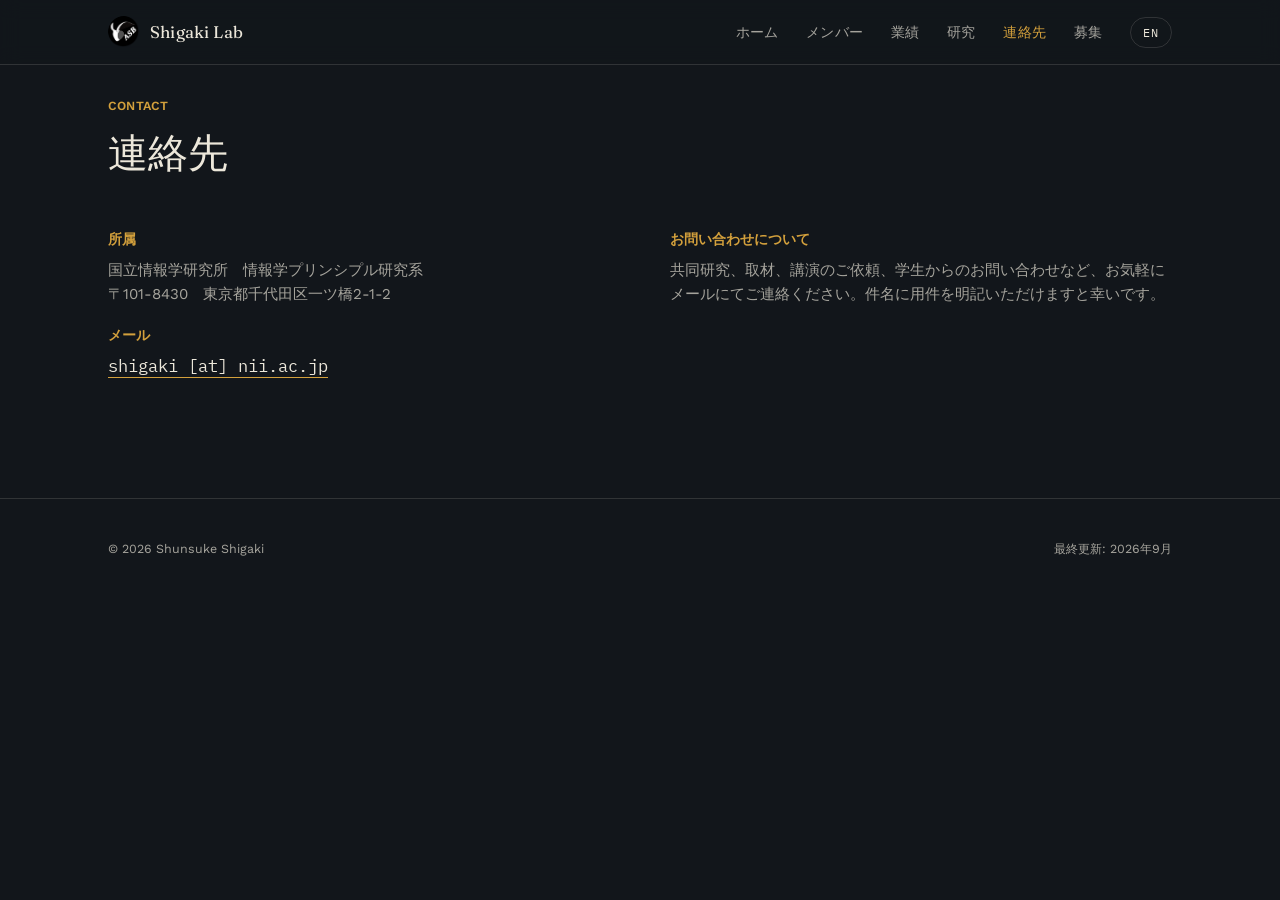
==== contact.html @ 4c3c4972 "Add files via upload" ====
<!DOCTYPE html>
<html lang="ja">
<head>
<meta charset="UTF-8">
<meta name="viewport" content="width=device-width, initial-scale=1.0">
<title>Contact | Shigaki Lab</title>
<meta name="description" content="志垣俊介（国立情報学研究所）への連絡先。">
<link rel="icon" href="data:image/svg+xml,%3Csvg xmlns='http://www.w3.org/2000/svg' viewBox='0 0 100 100'%3E%3Ctext y='.9em' font-size='90'%3E🦋%3C/text%3E%3C/svg%3E">
<link rel="preconnect" href="https://fonts.googleapis.com">
<link rel="preconnect" href="https://fonts.gstatic.com" crossorigin>
<link href="https://fonts.googleapis.com/css2?family=Fraunces:ital,opsz,wght@0,9..144,300;0,9..144,500;0,9..144,600;1,9..144,500&family=Work+Sans:wght@300;400;500;600;700&family=IBM+Plex+Mono:wght@400;500&display=swap" rel="stylesheet">
<link rel="stylesheet" href="assets/style.css">
</head>

<body class="lang-ja">

<header class="site-nav">
  <div class="nav-inner">
    <div class="brand">
      <img src="assets/logo.png" alt="ASB Lab logo" class="brand-logo">
      <a href="index.html" style="text-decoration:none; color:inherit;"><span>Shigaki Lab</span></a>
    </div>
    <nav class="links" id="navLinks">
      <a href="index.html" class="t-ja">ホーム</a><a href="index.html" class="t-en" hidden>Home</a>
      <a href="members.html" class="t-ja">メンバー</a><a href="members.html" class="t-en" hidden>Members</a>
      <a href="publications.html" class="t-ja">業績</a><a href="publications.html" class="t-en" hidden>Publication</a>
      <a href="research.html" class="t-ja">研究</a><a href="research.html" class="t-en" hidden>Research</a>
      <a href="contact.html" class="t-ja nav-active">連絡先</a><a href="contact.html" class="t-en nav-active" hidden>Contact</a>
      <a href="recruit.html" class="t-ja">募集</a><a href="recruit.html" class="t-en" hidden>Recruit</a>
      <button id="langToggle">EN</button>
    </nav>
    <button id="navToggle" aria-label="menu">☰</button>
  </div>
</header>

<!-- ============ CONTACT ============ -->
<section id="contact">
  <div class="wrap">
    <div class="section-head">
      <div class="eyebrow t-ja">CONTACT</div><div class="eyebrow t-en" hidden>CONTACT</div>
      <h2 class="t-ja">連絡先</h2><h2 class="t-en" hidden>Contact</h2>
    </div>
    <div class="split">
      <div class="contact-block">
        <h4 class="t-ja">所属</h4><h4 class="t-en" hidden>Affiliation</h4>
        <p>
          <span class="t-ja">国立情報学研究所　情報学プリンシプル研究系<br>〒101-8430　東京都千代田区一ツ橋2-1-2</span>
          <span class="t-en" hidden>Principles of Informatics Research Division<br>National Institute of Informatics<br>2-1-2 Hitotsubashi, Chiyoda-ku, Tokyo 101-8430, Japan</span>
        </p>
        <h4 class="t-ja">メール</h4><h4 class="t-en" hidden>Email</h4>
        <p><a class="email" href="mailto:shigaki@nii.ac.jp">shigaki [at] nii.ac.jp</a></p>
      </div>
      <div class="contact-block">
        <h4 class="t-ja">お問い合わせについて</h4><h4 class="t-en" hidden>Getting in Touch</h4>
        <p class="t-ja">共同研究、取材、講演のご依頼、学生からのお問い合わせなど、お気軽にメールにてご連絡ください。件名に用件を明記いただけますと幸いです。</p>
        <p class="t-en" hidden>Feel free to reach out by email regarding potential collaborations, media inquiries, invited talks, or questions from prospective students. Please indicate the topic in the subject line.</p>
      </div>
    </div>
  </div>
</section>

<footer>
  <div class="wrap">
    <span>&copy; <span id="year"></span> Shunsuke Shigaki</span>
    <span class="t-ja">最終更新: 2026年9月</span><span class="t-en" hidden>Last updated: September 2026</span>
  </div>
</footer>

<script src="assets/site.js"></script>
</body>
</html>
---- assets/style.css ----
:root{
    --ink:#12161b;
    --ink-panel:#1a2129;
    --ink-line: rgba(237,231,218,0.14);
    --paper:#f2ede0;
    --paper-panel:#e8e1cf;
    --paper-line: rgba(28,27,23,0.14);
    --text-light:#ece7da;
    --text-light-dim: rgba(236,231,218,0.68);
    --text-dark:#1c1b17;
    --text-dark-dim: rgba(28,27,23,0.65);
    --amber:#d3a03c;
    --amber-deep:#a97a24;
    --teal:#4f9187;
    --teal-deep:#396c64;
    --serif: "Fraunces", serif;
    --sans: "Work Sans", sans-serif;
    --mono: "IBM Plex Mono", monospace;
    --maxw: 1120px;
  }
  *{box-sizing:border-box;}
  html{scroll-behavior:smooth;}
  body{
    margin:0;
    font-family:var(--sans);
    background:var(--ink);
    color:var(--text-light);
    line-height:1.6;
  }
  [hidden]{display:none !important;}
  img{max-width:100%; display:block;}
  a{color:inherit;}
  .wrap{max-width:var(--maxw); margin:0 auto; padding:0 28px;}
  h1,h2,h3,h4{font-family:var(--serif); font-weight:500; margin:0; line-height:1.15;}
  section{padding:96px 0;}
  .eyebrow{
    font-family:var(--sans); font-weight:600; font-size:0.78rem;
    letter-spacing:0.02em; color:var(--amber); margin-bottom:14px;
  }
  .paper .eyebrow{color:var(--teal-deep);}

  /* ---------- NAV ---------- */
  header.site-nav{
    position:fixed; top:0; left:0; right:0; z-index:100;
    backdrop-filter: blur(10px);
    background: rgba(18,22,27,0.82);
    border-bottom:1px solid var(--ink-line);
  }
  .nav-inner{
    max-width:var(--maxw); margin:0 auto; padding:16px 28px;
    display:flex; align-items:center; justify-content:space-between;
  }
  .brand{display:flex; align-items:center; gap:10px; font-family:var(--serif); font-size:1.05rem; letter-spacing:0.01em;}
  .brand svg{width:26px; height:26px; flex-shrink:0;}
  nav.links{display:flex; gap:28px; align-items:center;}
  nav.links a{
    font-size:0.86rem; text-decoration:none; color:var(--text-light-dim);
    letter-spacing:0.01em; transition:color .15s;
  }
  nav.links a:hover{color:var(--amber);}
  #langToggle{
    font-family:var(--mono); font-size:0.72rem; letter-spacing:0.08em;
    background:transparent; border:1px solid var(--ink-line); color:var(--text-light);
    padding:7px 12px; border-radius:999px; cursor:pointer;
  }
  #langToggle:hover{border-color:var(--amber); color:var(--amber);}
  #navToggle{display:none; background:none; border:none; color:var(--text-light); font-size:1.4rem; cursor:pointer;}

  @media (max-width: 780px){
    nav.links{
      position:fixed; top:64px; left:0; right:0; bottom:0;
      flex-direction:column; align-items:flex-start; padding:24px 28px;
      background:var(--ink); transform:translateX(100%); transition:transform .25s ease;
      gap:22px;
    }
    nav.links.open{transform:translateX(0);}
    #navToggle{display:block;}
  }

  /* ---------- HERO ---------- */
  .hero{
    min-height:100vh; display:flex; align-items:center;
    padding-top:110px;
    background:
      radial-gradient(circle at 82% 18%, rgba(211,160,60,0.10), transparent 45%),
      radial-gradient(circle at 15% 85%, rgba(79,145,135,0.12), transparent 40%),
      var(--ink);
  }
  .hero-inner{
    display:grid; grid-template-columns: 1.1fr 0.9fr; gap:48px; align-items:center;
  }
  .hero h1{font-size:clamp(2.4rem, 5vw, 3.6rem); margin-bottom:6px;}
  .hero .en-name{font-family:var(--mono); font-size:0.85rem; color:var(--text-light-dim); letter-spacing:0.04em; margin-bottom:28px;}
  .hero p.tagline{font-size:1.08rem; max-width:46ch; color:var(--text-light-dim); margin-bottom:30px;}
  .affil{font-size:0.92rem; color:var(--amber); margin-bottom:36px; line-height:1.55;}
  .chips{display:flex; flex-wrap:wrap; gap:10px;}
  .chip{
    border:1px solid var(--ink-line); border-radius:999px; padding:7px 16px;
    font-size:0.78rem; color:var(--text-light-dim); font-family:var(--mono);
  }
  .hero-art{position:relative;}
  .hero-art svg{width:100%; height:auto;}
  .flight-path{
    fill:none; stroke:var(--amber); stroke-width:2;
    stroke-linecap:round; stroke-linejoin:round;
    stroke-dasharray: 900; stroke-dashoffset:900;
    animation: draw 2.6s ease-out .4s forwards;
  }
  .plume{
    fill:none; stroke:var(--teal); stroke-width:1.2; opacity:0.55;
    stroke-dasharray: 500; stroke-dashoffset:500;
    animation: draw 2.2s ease-out .2s forwards;
  }
  .source-dot{ fill:var(--amber); opacity:0; animation: fadein .6s ease-out 2.4s forwards; }
  @keyframes draw{ to{ stroke-dashoffset:0; } }
  @keyframes fadein{ to{ opacity:1; } }
  @media (prefers-reduced-motion: reduce){
    .flight-path, .plume{ animation:none; stroke-dashoffset:0; }
    .source-dot{ animation:none; opacity:1; }
  }
  @media (max-width: 900px){
    .hero-inner{grid-template-columns:1fr;}
    .hero-art{order:-1; max-width:340px; margin:0 auto 20px;}
  }

  .news-strip{border-top:1px solid var(--ink-line);}
  .news-strip .wrap{padding:26px 28px;}
  .news-list{list-style:none; margin:0; padding:0; display:flex; flex-direction:column; gap:10px;}
  .news-list li{display:flex; gap:16px; font-size:0.9rem; color:var(--text-light-dim);}
  .news-list time{font-family:var(--mono); color:var(--amber); flex-shrink:0; width:82px;}

  /* ---------- PAPER SECTIONS ---------- */
  .paper{ background:var(--paper); color:var(--text-dark); }
  .paper h2, .paper h3{ color:var(--text-dark); }
  .paper .sub{color:var(--text-dark-dim);}
  .section-head{max-width:640px; margin-bottom:56px;}
  .section-head h2{font-size:clamp(1.8rem,3.4vw,2.5rem);}
  .section-head p{color:var(--text-light-dim); margin-top:14px; font-size:1rem;}
  .paper .section-head p{color:var(--text-dark-dim);}

  /* ---------- MEMBERS ---------- */
  .pi-card{
    display:grid; grid-template-columns: 220px 1fr; gap:40px;
    padding-bottom:44px; border-bottom:1px solid var(--ink-line);
    margin-bottom:44px;
  }
  .pi-card img{border-radius:6px; filter:grayscale(15%);}
  .pi-name{font-size:1.6rem; margin-bottom:2px;}
  .pi-title{font-family:var(--mono); font-size:0.82rem; color:var(--amber); margin-bottom:16px;}
  .pi-bio{color:var(--text-light-dim); max-width:60ch; margin-bottom:18px;}
  .pi-contact a{color:var(--teal); text-decoration:none; font-size:0.9rem;}
  @media (max-width:700px){ .pi-card{grid-template-columns:1fr; text-align:left;} .pi-card img{width:140px;} }

  .cv-grid{display:grid; grid-template-columns:1fr 1fr; gap:40px; margin-bottom:36px;}
  @media (max-width:780px){ .cv-grid{grid-template-columns:1fr;} }
  .cv-block h4{font-size:0.95rem; margin-bottom:14px; color:var(--amber);}
  .cv-list{list-style:none; margin:0; padding:0; display:flex; flex-direction:column; gap:9px;}
  .cv-list li{font-size:0.88rem; color:var(--text-light-dim); display:flex; gap:12px;}
  .cv-list .yr{font-family:var(--mono); font-size:0.76rem; color:var(--text-light-dim); flex-shrink:0; width:88px; padding-top:1px;}

  details{border-top:1px solid var(--ink-line); padding:16px 0;}
  details:last-of-type{border-bottom:1px solid var(--ink-line);}
  summary{
    cursor:pointer; font-family:var(--sans); font-weight:600; font-size:0.92rem;
    display:flex; justify-content:space-between; align-items:center; list-style:none;
  }
  summary::-webkit-details-marker{display:none;}
  summary .count{font-family:var(--mono); font-size:0.74rem; color:var(--text-light-dim); font-weight:400;}
  summary .arrow{transition:transform .2s; font-size:0.8rem; color:var(--amber);}
  details[open] summary .arrow{transform:rotate(90deg);}
  .paper details{border-color:var(--paper-line);}
  .detail-list{list-style:none; margin:16px 0 4px; padding:0; display:flex; flex-direction:column; gap:10px;}
  .detail-list li{font-size:0.86rem; color:var(--text-light-dim); padding-left:20px; position:relative;}
  .detail-list li::before{content:"—"; position:absolute; left:0; color:var(--amber);}

  .member-placeholder{
    margin-top:12px; border:1px dashed var(--ink-line); border-radius:8px;
    padding:26px; color:var(--text-light-dim); font-size:0.88rem;
  }
  .member-group-label{color:var(--amber); font-size:0.85rem; margin-bottom:20px; font-family:var(--sans); font-weight:600;}
  .student-grid{display:grid; grid-template-columns:repeat(auto-fill, minmax(230px,1fr)); gap:24px; margin-bottom:16px;}
  .student-card{border:1px solid var(--ink-line); border-radius:8px; padding:22px;}
  .student-avatar{
    width:48px; height:48px; border-radius:50%; background:var(--amber);
    color:#1c1508; font-family:var(--serif); font-size:1.1rem; font-weight:600;
    display:flex; align-items:center; justify-content:center; margin-bottom:14px;
  }
  .student-name{font-size:1.02rem; margin-bottom:4px;}
  .student-role{font-family:var(--mono); font-size:0.74rem; color:var(--text-light-dim); line-height:1.6;}

  /* ---------- RESEARCH ---------- */
  .research-item{
    display:grid; grid-template-columns: 320px 1fr; gap:40px;
    padding:36px 0; border-top:1px solid var(--paper-line);
  }
  .research-item:last-child{border-bottom:1px solid var(--paper-line);}
  .research-item img{border-radius:6px; border:1px solid var(--paper-line);}
  .research-item.no-image{grid-template-columns:1fr;}
  .research-icon{
    width:56px; height:56px; border-radius:50%; border:1px solid var(--paper-line);
    display:flex; align-items:center; justify-content:center; margin-bottom:18px;
  }
  .research-title{font-size:1.15rem; margin-bottom:10px;}
  .research-text{font-size:0.92rem; color:var(--text-dark-dim); max-width:64ch;}
  .research-meta{margin-top:14px; display:flex; gap:14px; flex-wrap:wrap;}
  .research-meta a{
    font-family:var(--mono); font-size:0.74rem; color:var(--teal-deep);
    text-decoration:none; border-bottom:1px solid var(--teal-deep);
  }
  @media (max-width:780px){ .research-item{grid-template-columns:1fr;} }

  /* ---------- PUBLICATIONS ---------- */
  .pub-list{list-style:decimal; margin:16px 0 4px; padding-left:22px; display:flex; flex-direction:column; gap:12px;}
  .pub-list li{font-size:0.88rem; color:var(--text-dark-dim); line-height:1.55;}
  .pub-list a{color:var(--teal-deep); text-decoration:underline;}
  .pub-list strong{color:var(--text-dark); font-weight:600;}
  .pub-note{font-size:0.82rem; color:var(--text-dark-dim); margin-top:-30px; margin-bottom:40px;}

  /* ---------- CONTACT / RECRUIT ---------- */
  .split{display:grid; grid-template-columns:1fr 1fr; gap:60px;}
  @media (max-width:780px){ .split{grid-template-columns:1fr; gap:48px;} }
  .contact-block h4{font-size:0.85rem; color:var(--amber); margin-bottom:10px; font-family:var(--sans); font-weight:600;}
  .contact-block p{margin:0 0 22px; color:var(--text-light-dim); font-size:0.94rem;}
  .contact-block a.email{
    font-family:var(--mono); font-size:1.05rem; color:var(--text-light);
    text-decoration:none; border-bottom:1px solid var(--amber);
  }
  .recruit-points{list-style:none; margin:0 0 30px; padding:0; display:flex; flex-direction:column; gap:14px;}
  .recruit-points li{display:flex; gap:12px; font-size:0.94rem; color:var(--text-light-dim);}
  .recruit-points svg{flex-shrink:0; margin-top:3px; width:16px; height:16px; color:var(--teal);}
  .cta-btn{
    display:inline-block; margin-top:8px; padding:13px 26px; border-radius:999px;
    background:var(--amber); color:#1c1508; text-decoration:none; font-weight:600; font-size:0.9rem;
  }
  .cta-btn:hover{background:var(--amber-deep);}

  footer{padding:40px 0; border-top:1px solid var(--ink-line); font-size:0.78rem; color:var(--text-light-dim);}
  footer .wrap{display:flex; justify-content:space-between; flex-wrap:wrap; gap:10px;}

  .assumption-note{
    background: rgba(211,160,60,0.08); border:1px solid rgba(211,160,60,0.3);
    border-radius:8px; padding:16px 20px; font-size:0.82rem; color:var(--text-light-dim); margin-top:20px;
  }

  /* ---------- MEMBER NAME LINKS ---------- */
  .member-link{
    color:inherit; text-decoration:none; border-bottom:1px solid var(--amber);
    transition:color .15s;
  }
  .member-link:hover{color:var(--amber);}
  .student-name a.member-link{border-bottom-color:var(--amber);}

  /* ---------- MEMBER PROFILE PAGES ---------- */
  .profile-nav{
    position:fixed; top:0; left:0; right:0; z-index:100;
    backdrop-filter: blur(10px); background: rgba(18,22,27,0.82);
    border-bottom:1px solid var(--ink-line);
  }
  .profile-nav .nav-inner{
    max-width:var(--maxw); margin:0 auto; padding:16px 28px;
    display:flex; align-items:center; justify-content:space-between;
  }
  .profile-nav .back-link{
    font-size:0.86rem; text-decoration:none; color:var(--text-light-dim);
    display:flex; align-items:center; gap:8px;
  }
  .profile-nav .back-link:hover{color:var(--amber);}
  .profile-hero{padding:150px 0 60px; background:var(--ink);}
  .profile-hero-inner{display:grid; grid-template-columns:180px 1fr; gap:36px; align-items:center;}
  .profile-hero-inner img{border-radius:8px;}
  .profile-avatar-lg{
    width:180px; height:180px; border-radius:8px; background:var(--amber); color:#1c1508;
    font-family:var(--serif); font-size:3rem; font-weight:600;
    display:flex; align-items:center; justify-content:center;
  }
  .profile-hero h1{font-size:clamp(1.9rem,3.6vw,2.6rem); margin-bottom:6px;}
  .profile-hero .en-name{font-family:var(--mono); font-size:0.82rem; color:var(--text-light-dim); margin-bottom:14px;}
  .profile-hero .role{font-family:var(--mono); font-size:0.82rem; color:var(--amber); margin-bottom:14px;}
  .profile-hero .bio{color:var(--text-light-dim); max-width:60ch; font-size:0.95rem;}
  @media (max-width:640px){ .profile-hero-inner{grid-template-columns:1fr;} .profile-avatar-lg, .profile-hero-inner img{width:120px; height:120px;} }
  .profile-section{padding:60px 0;}
  .profile-section .section-head{margin-bottom:36px;}
  .profile-tbd{
    background: rgba(211,160,60,0.08); border:1px dashed rgba(211,160,60,0.35);
    border-radius:8px; padding:20px 22px; font-size:0.88rem; color:var(--text-light-dim);
  }

  /* ---------- MULTI-PAGE NAV ---------- */
  nav.links a.nav-active{color:var(--amber);}

  /* ---------- BRAND LOGO ---------- */
  .brand-logo{width:32px; height:32px; border-radius:50%; flex-shrink:0; object-fit:cover;}
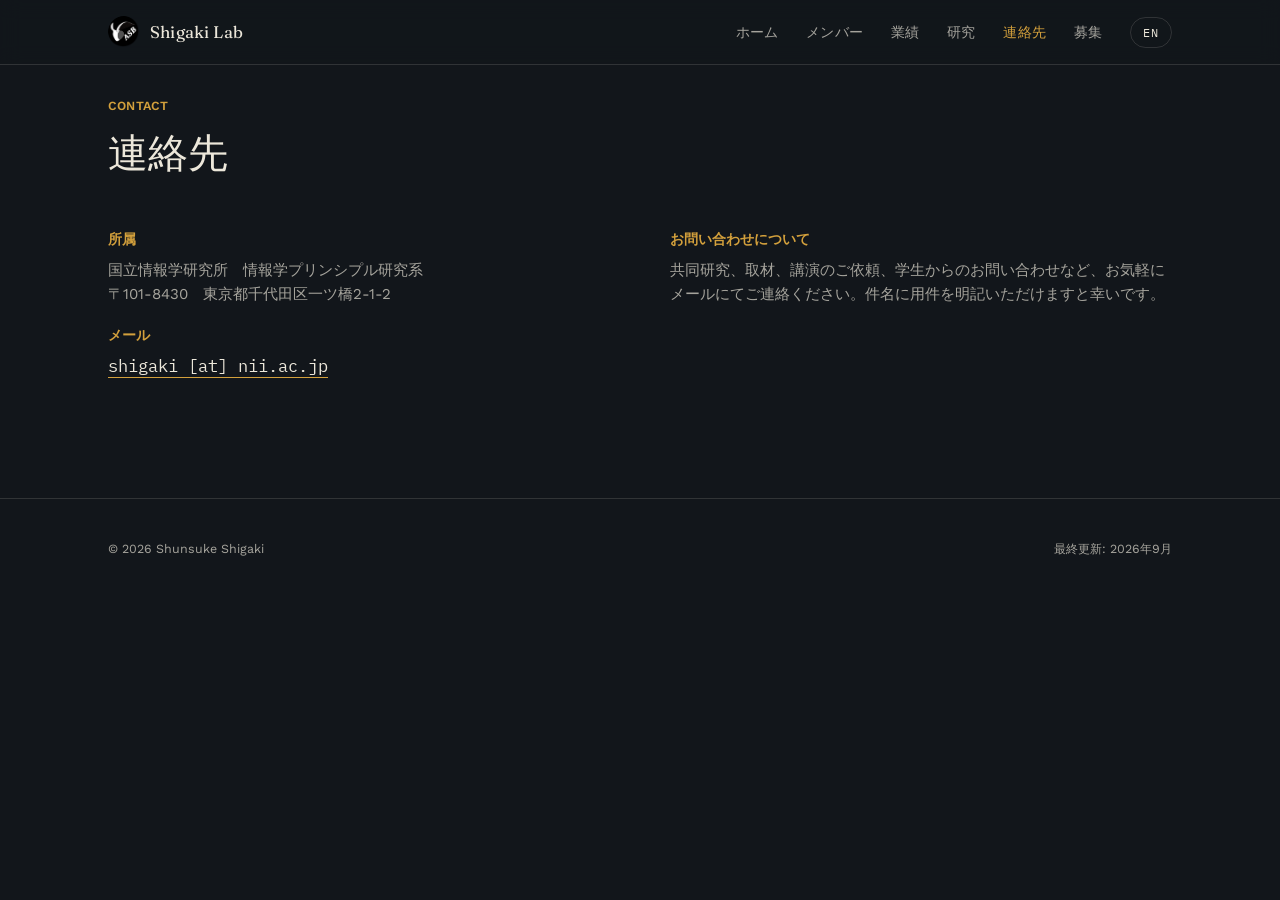
==== commit f05a5045: "Add files via upload" ====
--- a/contact.html
+++ b/contact.html
@@ -5,7 +5,7 @@
 <meta name="viewport" content="width=device-width, initial-scale=1.0">
 <title>Contact | Shigaki Lab</title>
 <meta name="description" content="志垣俊介（国立情報学研究所）への連絡先。">
-<link rel="icon" href="data:image/svg+xml,%3Csvg xmlns='http://www.w3.org/2000/svg' viewBox='0 0 100 100'%3E%3Ctext y='.9em' font-size='90'%3E🦋%3C/text%3E%3C/svg%3E">
+<link rel="icon" href="assets/logo.png" type="image/png">
 <link rel="preconnect" href="https://fonts.googleapis.com">
 <link rel="preconnect" href="https://fonts.gstatic.com" crossorigin>
 <link href="https://fonts.googleapis.com/css2?family=Fraunces:ital,opsz,wght@0,9..144,300;0,9..144,500;0,9..144,600;1,9..144,500&family=Work+Sans:wght@300;400;500;600;700&family=IBM+Plex+Mono:wght@400;500&display=swap" rel="stylesheet">
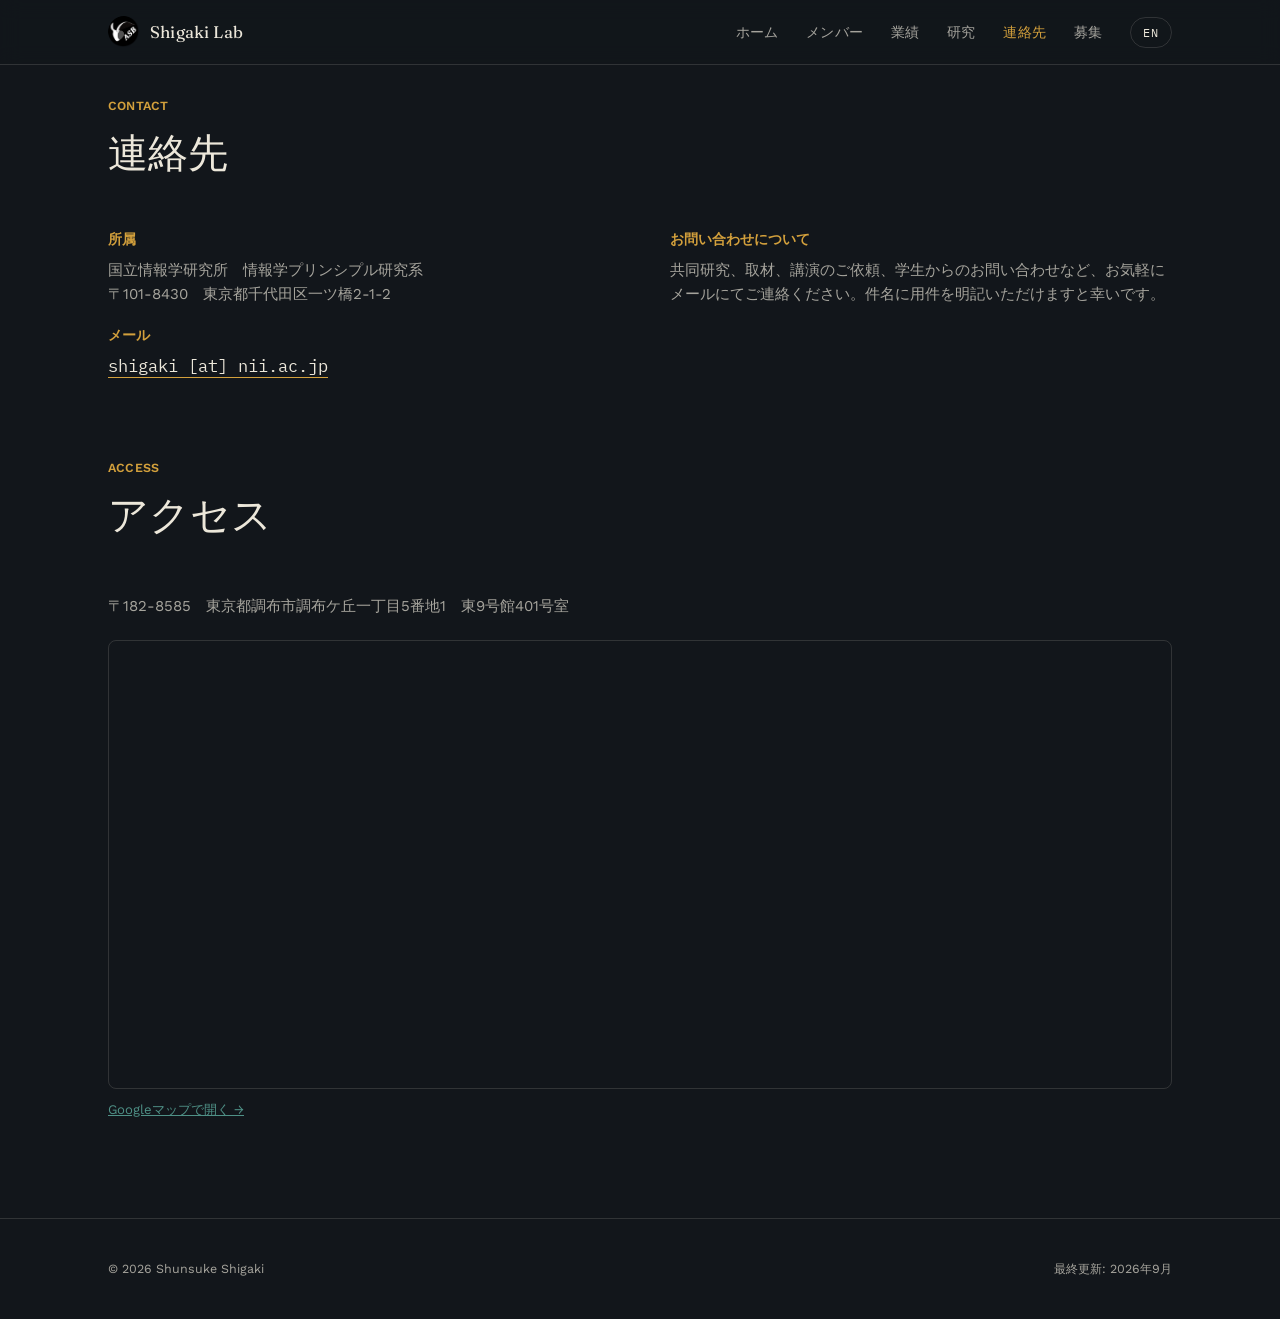
==== commit 7bbae23e: "Add files via upload" ====
--- a/contact.html
+++ b/contact.html
@@ -56,6 +56,23 @@
         <p class="t-en" hidden>Feel free to reach out by email regarding potential collaborations, media inquiries, invited talks, or questions from prospective students. Please indicate the topic in the subject line.</p>
       </div>
     </div>
+
+    <div class="section-head" style="margin-top:56px;">
+      <div class="eyebrow t-ja">ACCESS</div><div class="eyebrow t-en" hidden>ACCESS</div>
+      <h2 class="t-ja">アクセス</h2><h2 class="t-en" hidden>Access</h2>
+    </div>
+    <div class="contact-block">
+      <p>
+        <span class="t-ja">〒182-8585　東京都調布市調布ケ丘一丁目5番地1　東9号館401号室</span>
+        <span class="t-en" hidden>Building East 9, Room 401, 1-5-1 Chofugaoka, Chofu-shi, Tokyo 182-8585, Japan</span>
+      </p>
+      <div class="map-embed">
+        <iframe src="https://www.google.com/maps?q=35.658549,139.544256&z=17&output=embed" loading="lazy" referrerpolicy="no-referrer-when-downgrade" allowfullscreen title="Access map"></iframe>
+      </div>
+      <a class="map-link" href="https://maps.app.goo.gl/gNESJnqZzbwxhxom7" target="_blank" rel="noopener">
+        <span class="t-ja">Googleマップで開く →</span><span class="t-en" hidden>Open in Google Maps →</span>
+      </a>
+    </div>
   </div>
 </section>
 
--- a/assets/style.css
+++ b/assets/style.css
@@ -79,8 +79,8 @@
 
   /* ---------- HERO ---------- */
   .hero{
-    min-height:100vh; display:flex; align-items:center;
-    padding-top:110px;
+    min-height:auto; display:flex; align-items:center;
+    padding-top:130px; padding-bottom:56px;
     background:
       radial-gradient(circle at 82% 18%, rgba(211,160,60,0.10), transparent 45%),
       radial-gradient(circle at 15% 85%, rgba(79,145,135,0.12), transparent 40%),
@@ -125,9 +125,11 @@
 
   .news-strip{border-top:1px solid var(--ink-line);}
   .news-strip .wrap{padding:26px 28px;}
+  .hero-news{margin-top:34px; padding-top:26px; border-top:1px solid var(--ink-line); max-width:46ch;}
+  .hero-news-label{font-family:var(--sans); font-weight:600; font-size:0.78rem; letter-spacing:0.02em; color:var(--amber); margin-bottom:14px;}
   .news-list{list-style:none; margin:0; padding:0; display:flex; flex-direction:column; gap:10px;}
-  .news-list li{display:flex; gap:16px; font-size:0.9rem; color:var(--text-light-dim);}
-  .news-list time{font-family:var(--mono); color:var(--amber); flex-shrink:0; width:82px;}
+  .news-list li{display:flex; gap:16px; font-size:0.86rem; color:var(--text-light-dim);}
+  .news-list time{font-family:var(--mono); color:var(--amber); flex-shrink:0; width:76px;}
 
   /* ---------- PAPER SECTIONS ---------- */
   .paper{ background:var(--paper); color:var(--text-dark); }
@@ -172,6 +174,11 @@
   .detail-list{list-style:none; margin:16px 0 4px; padding:0; display:flex; flex-direction:column; gap:10px;}
   .detail-list li{font-size:0.86rem; color:var(--text-light-dim); padding-left:20px; position:relative;}
   .detail-list li::before{content:"—"; position:absolute; left:0; color:var(--amber);}
+  .paper .detail-list li{color:var(--text-dark-dim);}
+  .paper .detail-list li::before{color:var(--amber-deep);}
+  .paper .detail-list li a{color:var(--teal-deep);}
+  .paper summary .count{color:var(--text-dark-dim);}
+  .paper summary{color:var(--text-dark);}
 
   .member-placeholder{
     margin-top:12px; border:1px dashed var(--ink-line); border-radius:8px;
@@ -290,3 +297,62 @@
 
   /* ---------- BRAND LOGO ---------- */
   .brand-logo{width:32px; height:32px; border-radius:50%; flex-shrink:0; object-fit:cover;}
+
+  /* ---------- RESEARCH: prinlab-style clean card grid ---------- */
+  .research-clean{background:#ffffff; color:#1c1b17;}
+  .research-clean .wrap{padding-top:0;}
+  .research-clean-head{padding:150px 0 32px;}
+  .research-clean-head h1{
+    font-family:var(--sans); font-weight:400; font-size:2.6rem;
+    color:#8a887f; letter-spacing:0.01em;
+  }
+  .research-clean-intro{
+    max-width:70ch; color:#55534b; font-size:0.95rem; margin-top:16px; line-height:1.7;
+  }
+  .research-category{padding:44px 0 8px;}
+  .research-category h2{
+    font-family:var(--sans); font-weight:700; font-size:1.3rem; color:#1c1b17;
+    border-bottom:2px solid #1c1b17; padding-bottom:10px; margin-bottom:28px;
+  }
+  .research-grid{
+    display:grid; grid-template-columns:1fr 1fr; gap:24px; padding-bottom:16px;
+  }
+  @media (max-width:820px){ .research-grid{grid-template-columns:1fr;} }
+  .research-card{
+    border:1px solid #e3e1d8; border-radius:10px; overflow:hidden;
+    background:#fff; display:flex; flex-direction:column;
+  }
+  .research-card-image{
+    width:100%; height:220px; object-fit:cover; display:block; background:#f2f0e8;
+  }
+  .research-card-placeholder{
+    width:100%; height:220px; display:flex; align-items:center; justify-content:center;
+    background:#f2f0e8;
+  }
+  .research-card-placeholder svg{width:64px; height:64px;}
+  .research-card-body{padding:26px 28px 30px;}
+  .research-card-title{
+    font-family:var(--sans); font-weight:700; font-size:1.05rem; color:#1c1b17;
+    margin-bottom:10px; line-height:1.4;
+  }
+  .research-card-desc{
+    font-size:0.9rem; color:#55534b; margin-bottom:16px; line-height:1.65;
+  }
+  .research-card-bullets{list-style:none; margin:0; padding:0; display:flex; flex-direction:column; gap:9px;}
+  .research-card-bullets li{
+    font-size:0.86rem; color:#3a3830; line-height:1.55; padding-left:16px; position:relative;
+  }
+  .research-card-bullets li::before{
+    content:"•"; position:absolute; left:0; color:#8a887f;
+  }
+  .research-card-bullets li.accent{color:var(--teal-deep);}
+  .research-card-bullets li.accent::before{color:var(--teal-deep);}
+
+  /* ---------- MAP EMBED ---------- */
+  .map-embed{
+    position:relative; width:100%; padding-bottom:42%; margin-top:8px;
+    border-radius:8px; overflow:hidden; border:1px solid var(--ink-line);
+  }
+  .map-embed iframe{position:absolute; top:0; left:0; width:100%; height:100%; border:0;}
+  @media (max-width:700px){ .map-embed{padding-bottom:75%;} }
+  .map-link{font-size:0.82rem; color:var(--teal); margin-top:10px; display:inline-block;}
